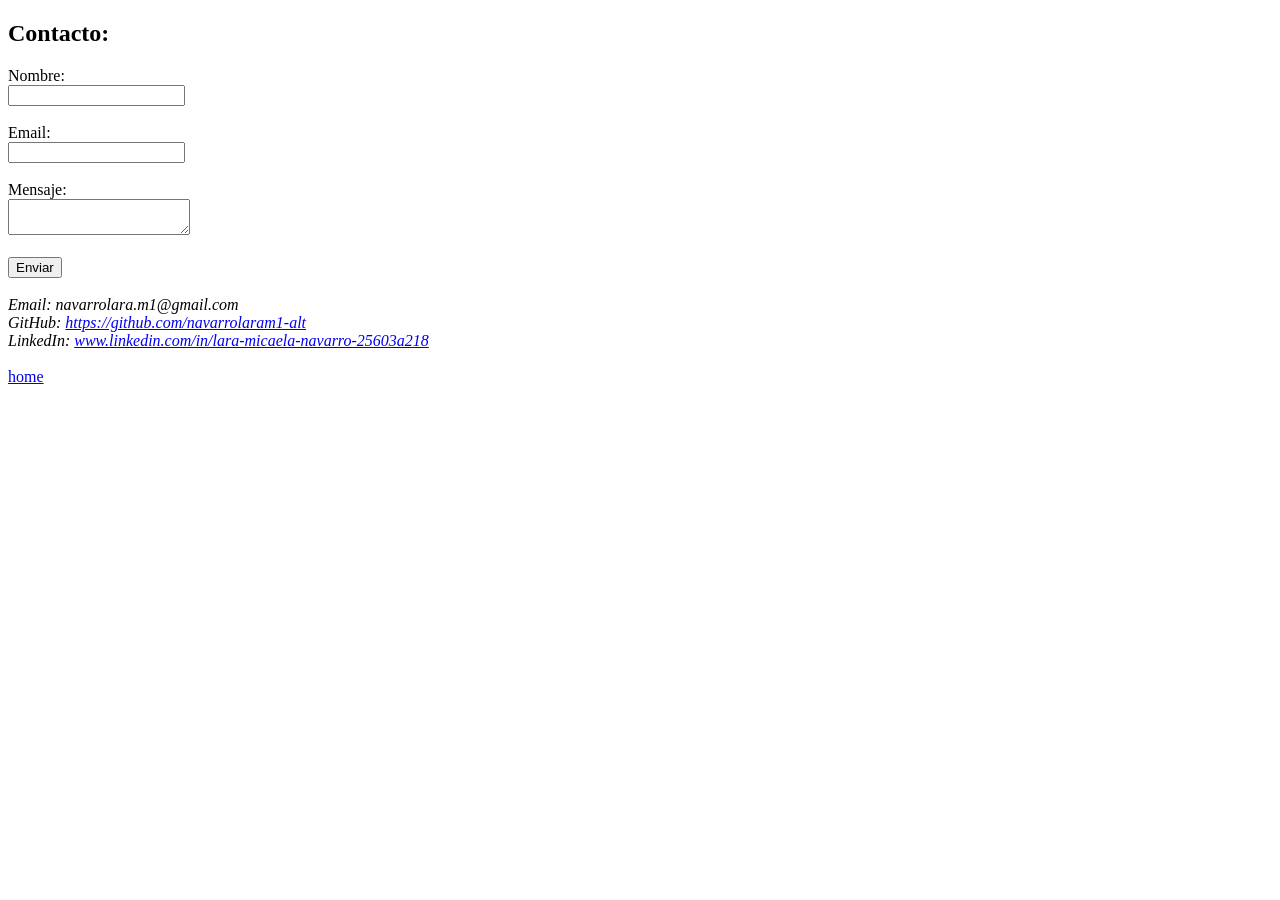
==== contacto.html @ 59629a2a "modificaciones" ====
<!DOCTYPE html>
<html lang="es">
<head>
    <meta charset="UTF-8">
    <meta name="viewport" content="width=device-width, initial-scale=1.0">
    <title>Formulario de Contacto</title>
</head>

<body>

<main>
    <h2>Contacto:</h2>

    <form action="#" method="post">

        <label for="nombre">Nombre:</label><br>
        <input type="text" id="nombre" name="nombre"><br><br>

        <label for="email">Email:</label><br>
        <input type="email" id="email" name="email"><br><br>

        <label for="mensaje">Mensaje:</label><br>
        <textarea id="mensaje" name="mensaje"></textarea><br><br>

        <button type="submit">Enviar</button>

    </form>

    <br>

    <footer id="contacto">
        <address>
            Email: navarrolara.m1@gmail.com <br>
            GitHub: <a href="#">https://github.com/navarrolaram1-alt</a> <br>
            LinkedIn: <a href="#">www.linkedin.com/in/lara-micaela-navarro-25603a218</a>
        </address>
    </footer>

    <br>

    <a href="index.html">home</a>

</main>

</body>
</html>
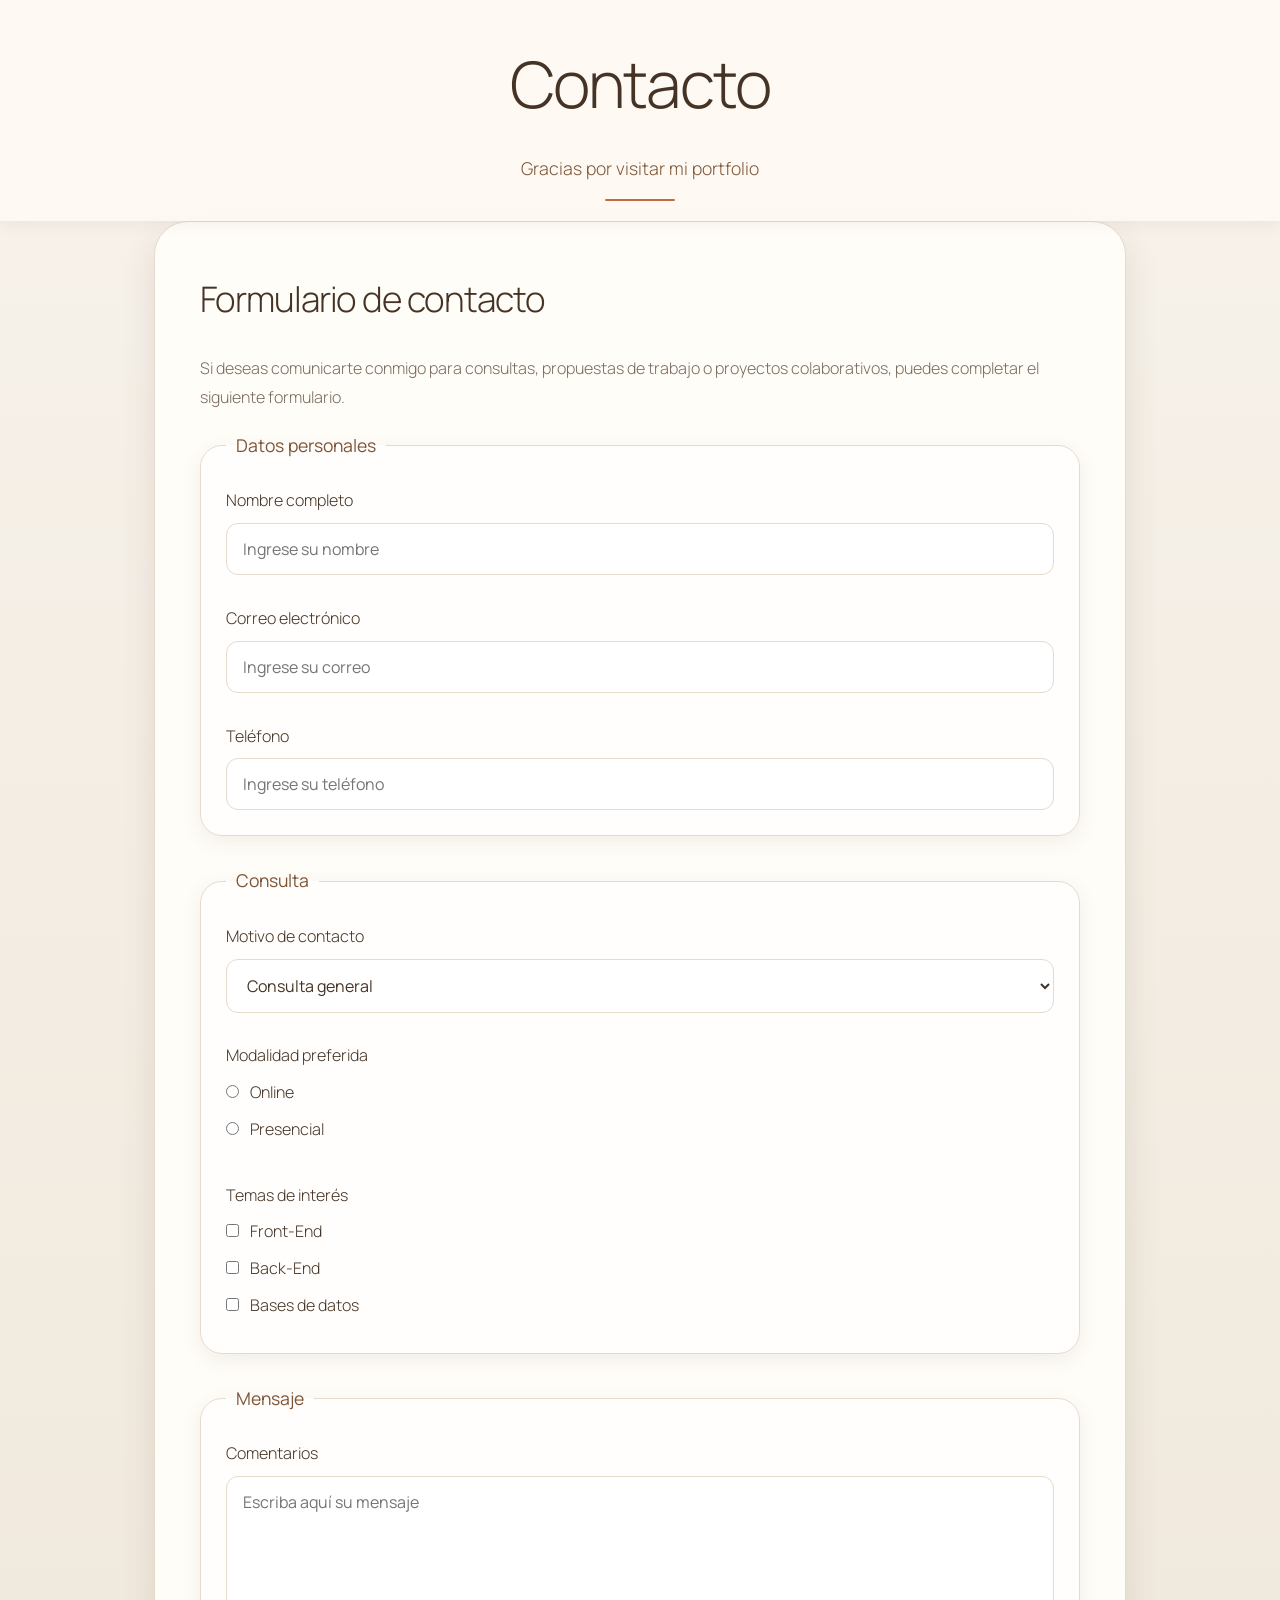
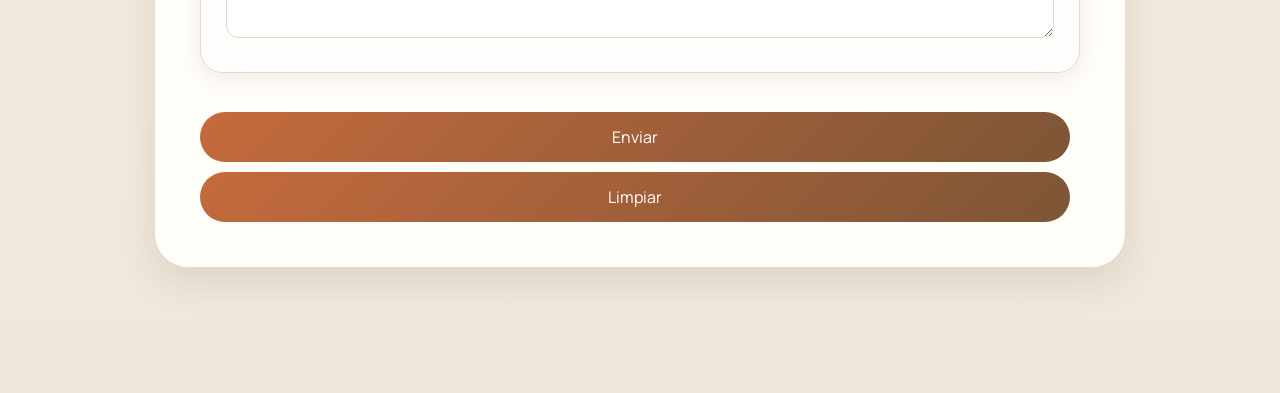
==== commit cb38c9fd: "Cambios finales. Modifico formulario de contacto" ====
--- a/contacto.html
+++ b/contacto.html
@@ -2,45 +2,138 @@
 <html lang="es">
 <head>
     <meta charset="UTF-8">
-    <meta name="viewport" content="width=device-width, initial-scale=1.0">
-    <title>Formulario de Contacto</title>
+    <meta name="viewport"
+          content="width=device-width, initial-scale=1.0">
+    <title>Contacto | Lara Navarro</title>
+    <link rel="shortcut icon"
+          href="alpha_l_box_icon_138962.png"
+          type="image/x-icon">
+    <link rel="stylesheet"
+          href="style.css">
 </head>
-
 <body>
-
-<main>
-    <h2>Contacto:</h2>
-
-    <form action="#" method="post">
-
-        <label for="nombre">Nombre:</label><br>
-        <input type="text" id="nombre" name="nombre"><br><br>
-
-        <label for="email">Email:</label><br>
-        <input type="email" id="email" name="email"><br><br>
-
-        <label for="mensaje">Mensaje:</label><br>
-        <textarea id="mensaje" name="mensaje"></textarea><br><br>
-
-        <button type="submit">Enviar</button>
-
-    </form>
-
-    <br>
-
-    <footer id="contacto">
-        <address>
-            Email: navarrolara.m1@gmail.com <br>
-            GitHub: <a href="#">https://github.com/navarrolaram1-alt</a> <br>
-            LinkedIn: <a href="#">www.linkedin.com/in/lara-micaela-navarro-25603a218</a>
-        </address>
-    </footer>
-
-    <br>
-
-    <a href="index.html">home</a>
-
-</main>
-
+    <header>
+        <h1>Contacto</h1>
+        <p class="hero-tagline">
+            Gracias por visitar mi portfolio
+        </p>
+    </header>
+    <main>
+        <section class="bloque">
+            <h2>Formulario de contacto</h2>
+            <p>
+                Si deseas comunicarte conmigo para consultas,
+                propuestas de trabajo o proyectos colaborativos,
+                puedes completar el siguiente formulario.
+            </p>
+            <form action="#">
+                <fieldset>
+                    <legend>Datos personales</legend>
+                    <label for="nombre">Nombre completo</label><br>
+                    <input type="text"
+                           id="nombre"
+                           name="nombre"
+                           placeholder="Ingrese su nombre"
+                           required>
+                    <br><br>
+                    <label for="email">Correo electrónico</label><br>
+                    <input type="email"
+                           id="email"
+                           name="email"
+                           placeholder="Ingrese su correo"
+                           required>
+                    <br><br>
+                    <label for="telefono">Teléfono</label><br>
+                    <input type="tel"
+                           id="telefono"
+                           name="telefono"
+                           placeholder="Ingrese su teléfono">
+                </fieldset>
+                <br>
+                <fieldset>
+                    <legend>Consulta</legend>
+                    <label for="motivo">
+                        Motivo de contacto
+                    </label>
+                    <br>
+                    <select id="motivo"
+                            name="motivo">
+                        <option value="consulta">
+                            Consulta general
+                        </option>
+                        <option value="proyecto">
+                            Proyecto
+                        </option>
+                        <option value="empleo">
+                            Oportunidad laboral
+                        </option>
+                        <option value="colaboracion">
+                            Colaboración
+                        </option>
+                    </select>
+                    <br><br>
+                    <label>
+                        Modalidad preferida
+                    </label>
+                    <br>
+                    <input type="radio"
+                           id="online"
+                           name="modalidad"
+                           value="online">
+                    <label for="online">
+                        Online
+                    </label>
+                    <br>
+                    <input type="radio"
+                           id="presencial"
+                           name="modalidad"
+                           value="presencial">
+                    <label for="presencial">
+                        Presencial
+                    </label>
+                    <br><br>
+                    <label>
+                        Temas de interés
+                    </label>
+                    <br>
+                    <input type="checkbox"
+                           id="frontend">
+                    <label for="frontend">
+                        Front-End
+                    </label>
+                    <br>
+                    <input type="checkbox"
+                           id="backend">
+                    <label for="backend">
+                        Back-End
+                    </label>
+                    <br>
+                    <input type="checkbox"
+                           id="bases">
+                    <label for="bases">
+                        Bases de datos
+                    </label>
+                </fieldset>
+                <br>
+                <fieldset>
+                    <legend>Mensaje</legend>
+                    <label for="mensaje">
+                        Comentarios
+                    </label>
+                    <br>
+                    <textarea id="mensaje"
+                              name="mensaje"
+                              rows="6"
+                              maxlength="300"
+                              placeholder="Escriba aquí su mensaje"></textarea>
+                </fieldset>
+                <br>
+                <input type="submit"
+                       value="Enviar">
+                <input type="reset"
+                       value="Limpiar">
+            </form>
+        </section>
+    </main>
 </body>
 </html>
--- a/style.css
+++ b/style.css
@@ -0,0 +1,429 @@
+/* Google Fonts */
+@import url('https://fonts.googleapis.com/css2?family=Manrope:wght@200;300;400;500&display=swap');
+
+/* Variables */
+:root {
+    --color-bg: #F4EFE7;
+    --color-surface: #FFFDF8;
+    --color-primary: #7D5536;
+    --color-accent: #C56A3D;
+    --color-green: #98A67A;
+    --color-rose: #D9A1AA;
+    --color-text: #453325;
+    --color-text-soft: #7B6A5D;
+    --color-border: #E6DACC;
+
+    --shadow-sm: 0 6px 20px rgba(90,70,50,.08);
+    --shadow-md: 0 14px 35px rgba(90,70,50,.12);
+
+    --radius-sm: 14px;
+    --radius-md: 22px;
+    --radius-lg: 34px;
+
+    --transition: .35s ease;
+    --font: 'Manrope', sans-serif;
+}
+
+/* Reset */
+* {
+    margin: 0;
+    padding: 0;
+    box-sizing: border-box;
+}
+
+html {
+    scroll-behavior: smooth;
+}
+
+body {
+    font-family: var(--font);
+    background: linear-gradient(180deg, #F7F2EB 0%, #EFE7DA 100%);
+    color: var(--color-text);
+    font-size: 16px;
+    line-height: 1.8;
+    font-weight: 300;
+}
+
+/* Tipografía */
+h1, h2, h3 {
+    font-weight: 300;
+    letter-spacing: -0.03em;
+    color: var(--color-text);
+}
+h1 {
+    font-size: 4rem;
+    margin-bottom: 12px;
+}
+h2 {
+    font-size: 2.2rem;
+    margin-bottom: 24px;
+}
+h3 {
+    font-size: 1.5rem;
+    margin-bottom: 14px;
+}
+p {
+    color: var(--color-text-soft);
+    margin-bottom: 18px;
+}
+strong {
+    font-weight: 400;
+    color: var(--color-primary);
+}
+a {
+    text-decoration: none;
+    color: inherit;
+    transition: var(--transition);
+    
+}
+a:hover{
+    color:var(--color-accent);
+}
+/* Header */
+header {
+    background: rgba(255,250,245,.82);
+    backdrop-filter: blur(14px);
+    -webkit-backdrop-filter: blur(14px);
+    padding: 26px 5% 20px;
+    position: sticky;
+    top: 0;
+    z-index: 100;
+    box-shadow: 0 4px 14px rgba(80,60,40,.06);
+    text-align: center;
+}
+
+/* Subtítulo */
+.hero-tagline {
+    font-size: 1.1rem;
+    color: var(--color-primary);
+    margin-top: 8px;
+    margin-bottom: 0;
+}
+.hero-tagline::after {
+    content: "";
+    display: block;
+    width: 70px;
+    height: 2px;
+    background: var(--color-accent);
+    margin: 14px auto 0;
+    border-radius: 20px;
+}
+
+/* Tarjetas navegación */
+.grilla-tarjetas {
+    display: grid;
+    grid-template-columns: repeat(4, 1fr);
+    gap: 24px;
+    margin-top: 50px;
+    margin-bottom: 50px;
+}
+.tarjeta {
+    padding: 42px 30px;
+    min-height: 140px;
+    display: flex;
+    justify-content: center;
+    align-items: center;
+    text-align: center;
+    border-radius: var(--radius-md);
+    color: white;
+    box-shadow: var(--shadow-sm);
+    transition: var(--transition);
+}
+.tarjeta:hover {
+    transform: translateY(-8px);
+    box-shadow: var(--shadow-md);
+}
+.tarjeta span {
+    font-size: 1.2rem;
+    letter-spacing: .08em;
+    text-transform: uppercase;
+}
+.tarjeta-1 {
+    background: linear-gradient(135deg, #C56A3D, #B8572A);
+}
+.tarjeta-2 {
+    background: linear-gradient(135deg, #D9B049, #C8942A);
+}
+.tarjeta-3 {
+    background: linear-gradient(135deg, #98A67A, #7C8E5F);
+}
+.tarjeta-4 {
+    background: linear-gradient(135deg, #D9A1AA, #C9838D);
+}
+
+/* Main */
+main {
+    max-width: 1100px;
+    margin: auto;
+    padding: 0 5% 90px;
+}
+
+/* Bloques */
+.bloque {
+    background: var(--color-surface);
+    padding: 45px;
+    margin-bottom: 35px;
+    border-radius: var(--radius-lg);
+    border: 1px solid var(--color-border);
+    box-shadow: var(--shadow-md);
+}
+
+/* Flexbox Estructura Principal */
+.contenido-flex {
+    display: flex;
+    gap: 35px;
+    align-items: flex-start;
+}
+
+/* Distribución equitativa para los contenedores internos */
+.contenido-flex > * {
+    flex: 1;
+    min-width: 0;
+}
+
+/* Imagen */
+.contenedor-img {
+    min-height: 320px;
+    display: flex;
+    justify-content: center;
+    align-items: flex-start;
+    padding: 20px;
+    overflow: hidden;
+    border-radius: var(--radius-md);
+    background: linear-gradient(135deg, rgba(217,161,170,.10), rgba(255,248,242,1));
+    box-shadow: var(--shadow-md);
+}
+.contenedor-img img {
+    width: 100%;
+    height: auto;
+    object-fit: contain;
+    transition: .5s;
+}
+.contenedor-img:hover img {
+    transform: scale(1.03);
+}
+
+/* Tarjetas internas */
+.tarjeta-interna {
+    padding: 32px;
+    margin-bottom: 20px;
+    border-radius: var(--radius-md);
+    box-shadow: var(--shadow-sm);
+    transition: var(--transition);
+    border: 1px solid rgba(255,255,255,.4);
+}
+.tarjeta-interna:hover {
+    transform: translateY(-6px);
+    box-shadow: var(--shadow-md);
+}
+.variante-1 {
+    background: linear-gradient(135deg, rgba(197,106,61,.18), rgba(255,248,242,1));
+    border-left: 5px solid var(--color-accent);
+}
+.variante-2 {
+    background: linear-gradient(135deg, rgba(152,166,122,.18), rgba(247,250,243,1));
+    border-left: 5px solid var(--color-green);
+}
+.variante-3 {
+    background: linear-gradient(135deg, rgba(217,161,170,.20), rgba(255,247,248,1));
+    border-left: 5px solid var(--color-rose);
+}
+
+/* Video */
+.modulo-video {
+    margin-top: 20px;
+}
+.video-contenedor {
+    width: 100%;
+    aspect-ratio: 16/9;
+    overflow: hidden;
+    border-radius: var(--radius-md);
+    box-shadow: var(--shadow-sm);
+}
+.video-contenedor iframe {
+    width: 100%;
+    height: 100%;
+    border: none;
+}
+
+/* Tabla */
+table {
+    width: 100%;
+    border-collapse: collapse;
+    overflow: hidden;
+    border-radius: var(--radius-md);
+}
+th {
+    background: var(--color-primary);
+    color: white;
+    font-weight: 300;
+}
+th, td {
+    padding: 16px;
+}
+tbody tr {
+    background: white;
+}
+tbody tr:nth-child(even) {
+    background: #F7F1EA;
+}
+
+/* Footer */
+footer {
+    background: linear-gradient(135deg, #7D5536, #5D3D25);
+    padding: 45px 5%;
+    display: flex;
+    justify-content: space-between;
+    color: white;
+}
+footer p {
+    color: white;
+}
+footer a{
+    transition:var(--transition);
+}
+
+footer a:hover{
+    opacity:.8;
+}
+/* Botones */
+.btn {
+    background: var(--color-accent);
+    color: white !important; /* Fuerza el color blanco sobre el texto */
+    padding: 10px 20px;
+    border-radius: 30px;
+    display: inline-block;
+    margin-left: 10px;
+    box-shadow: var(--shadow-sm);
+    transition: var(--transition);
+}
+
+.btn:hover {
+    background: var(--color-primary);
+    transform: translateY(-3px);
+    box-shadow: var(--shadow-md);
+}
+
+/* Responsivo: Tablet */
+@media(max-width:768px) {
+    .contenido-flex {
+        flex-direction: column;
+    }
+    .grilla-tarjetas {
+        grid-template-columns: repeat(2, 1fr);
+    }
+    h1 {
+        font-size: 3rem;
+    }
+}
+
+/* Responsivo: Mobil */
+@media(max-width:480px) {
+    .grilla-tarjetas {
+        grid-template-columns: 1fr;
+    }
+    footer {
+        flex-direction: column;
+        gap: 20px;
+        text-align: center;
+    }
+    h1 {
+        font-size: 2.2rem;
+    }
+    .hero-tagline {
+        font-size: 1rem;
+    }
+}
+
+/* Formulario */
+form{
+    display:flex;
+    flex-direction:column;
+}
+fieldset{
+    border:1px solid var(--color-border);
+    border-radius:var(--radius-md);
+    padding:25px;
+    background:rgba(255,255,255,.45);
+    box-shadow:var(--shadow-sm);
+}
+legend{
+    padding:0 10px;
+    color:var(--color-primary);
+    font-size:1.1rem;
+    font-weight:400;
+}
+label{
+    display:inline-block;
+    margin-bottom:8px;
+    color:var(--color-text);
+}
+input[type="text"],
+input[type="email"],
+input[type="tel"],
+input[type="password"],
+select,
+textarea{
+    width:100%;
+    padding:14px 16px;
+    border:1px solid var(--color-border);
+    border-radius:12px;
+    background:white;
+    font-family:var(--font);
+    font-size:1rem;
+    color:var(--color-text);
+    transition:var(--transition);
+}
+input[type="text"]:focus,
+input[type="email"]:focus,
+input[type="tel"]:focus,
+input[type="password"]:focus,
+select:focus,
+textarea:focus{
+    outline:none;
+    border-color:var(--color-accent);
+    box-shadow:0 0 0 4px rgba(197,106,61,.15);
+}
+textarea{
+    resize:vertical;
+    min-height:140px;
+}
+input[type="radio"],
+input[type="checkbox"]{
+    margin-right:8px;
+    margin-bottom:10px;
+}
+input[type="submit"],
+input[type="reset"]{
+    background:linear-gradient(
+        135deg,
+        var(--color-accent),
+        var(--color-primary)
+    );
+    color:white;
+    border:none;
+    padding:14px 28px;
+    border-radius:30px;
+    font-family:var(--font);
+    font-size:1rem;
+    cursor:pointer;
+    transition:var(--transition);
+    margin-right:10px;
+    margin-top:10px;
+}
+input[type="submit"]:hover,
+input[type="reset"]:hover{
+    transform:translateY(-3px);
+    box-shadow:var(--shadow-md);
+}
+@media(max-width:480px){
+    fieldset{
+        padding:18px;
+    }
+    input[type="submit"],
+    input[type="reset"]{
+        width:100%;
+        margin-right:0;
+        margin-bottom:10px;
+    }
+}
